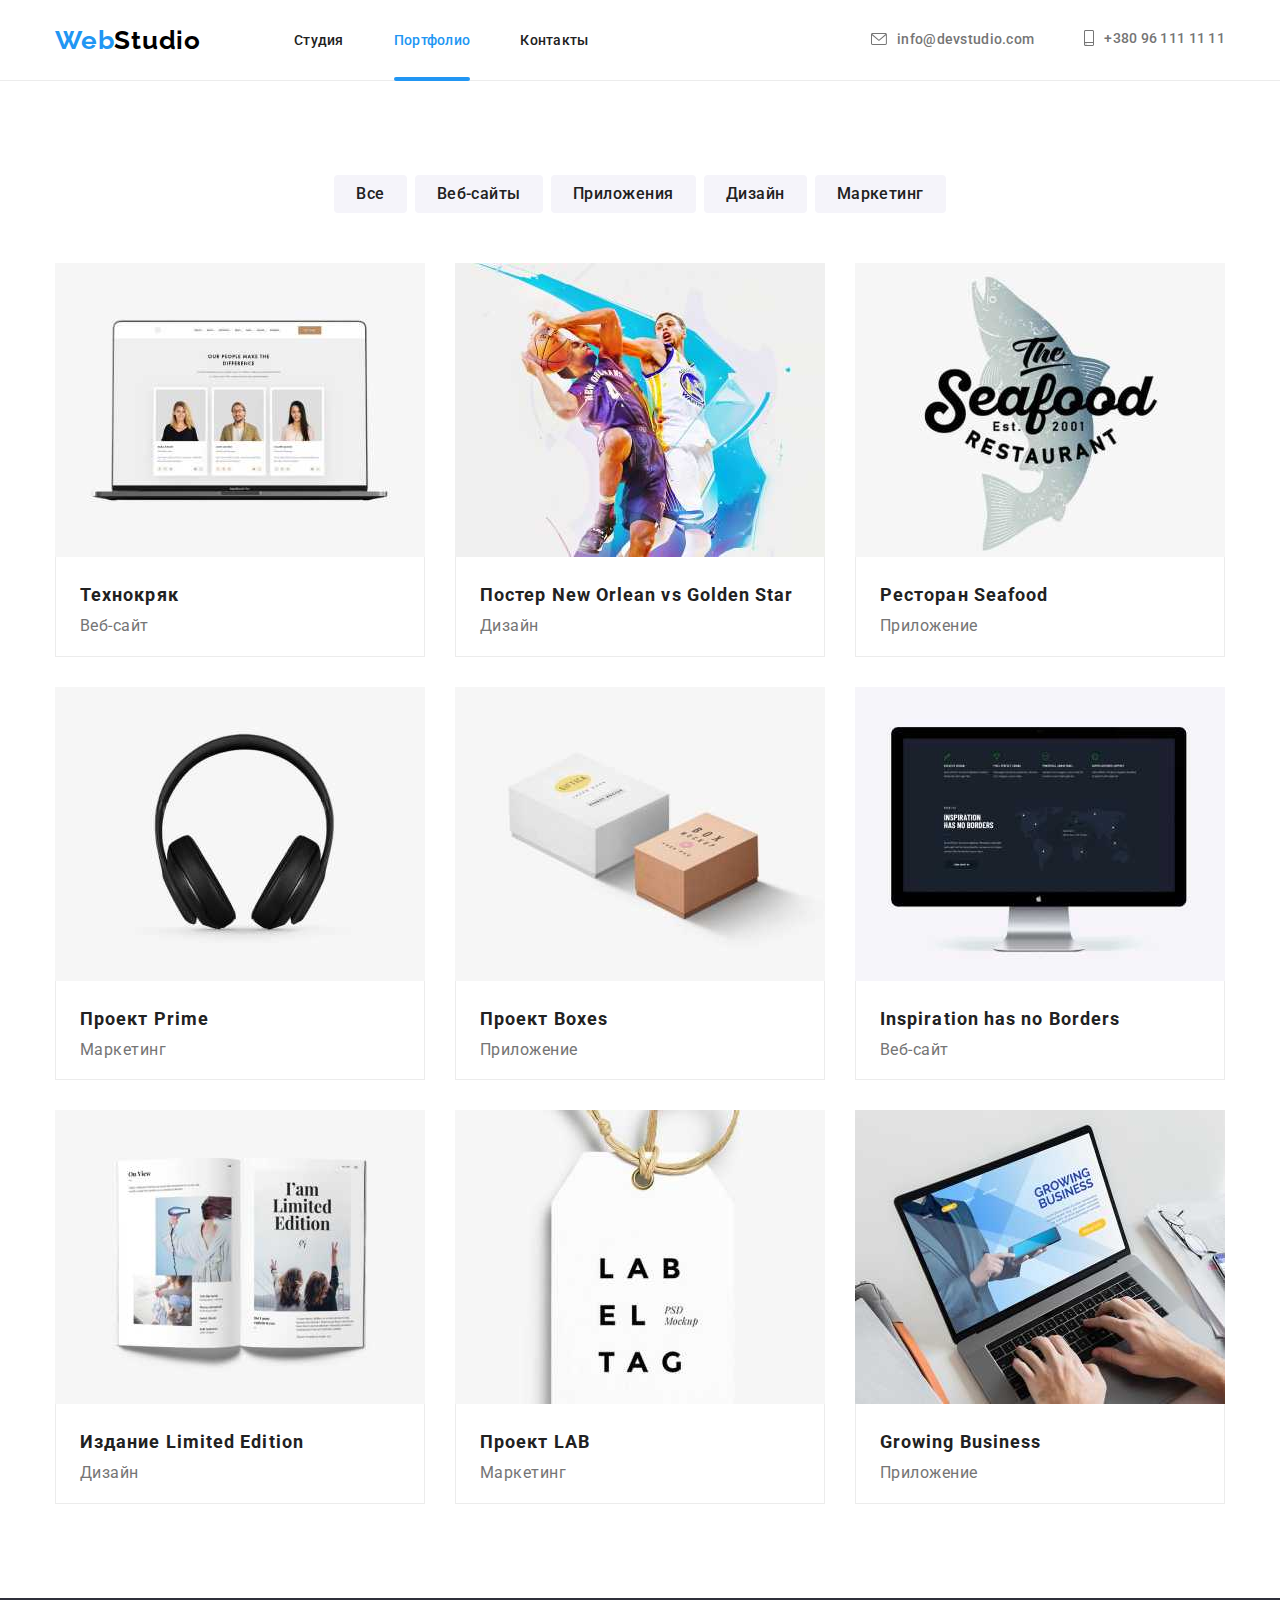
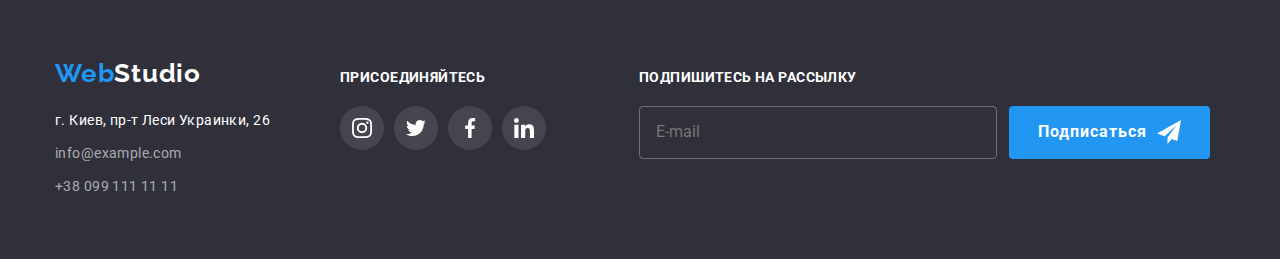
==== portfolio.html @ 822c9f20 "dz7" ====
<!DOCTYPE html>
<html lang="ru">
  <head>
    <meta charset="UTF-8" />
    <meta http-equiv="X-UA-Compatible" content="IE=edge" />
    <meta name="viewport" content="width=device-width, initial-scale=1.0" />
    <title>ДЗ goit-markup-hw-07 Скрипка Андрій</title>
    <meta lang="en" name="author" content="Andrii Srypka" />
    <link rel="preconnect" href="https://fonts.googleapis.com" />
    <link rel="preconnect" href="https://fonts.gstatic.com" crossorigin />
    <link
      href="https://fonts.googleapis.com/css2?family=Raleway:wght@700&family=Roboto:wght@400;500;700;900&display=swap"
      rel="stylesheet"
    />
    <link
      rel="stylesheet"
      href="https://cdnjs.cloudflare.com/ajax/libs/modern-normalize/1.1.0/modern-normalize.min.css"
    />

    <link rel="stylesheet" href="./css/main.min.css" />
  </head>
  <body>
    <header class="header">
      <div class="container header__container">
        <!-- Навигация (главная навигация в середине сайта)-->
        <nav class="header__nav">
          <!-- Логотип. Посилання на главную страницу -->
          <a class="logo link" lang="en" href="./index.html"
            >Web<span class="logo__span">Studio</span></a
          >
          <ul class="menu list">
            <li class="menu__item">
              <a class="menu__link link" href="./index.html">Студия</a>
            </li>
            <li class="menu__item">
              <a class="menu__link menu__link--current link" href="./portfolio.html">Портфолио</a>
            </li>
            <li class="menu__item">
              <a class="menu__link link" href="#">Контакты</a>
            </li>
          </ul>
        </nav>
        <ul class="contacts list">
          <li class="contacts__list">
            <a class="contacts__link link" href="mailto:info@devstudio.com"
              ><svg class="contacts__icons" width="16px" height="12px">
                <use href="./images/svg/icons/icons.svg#icon-mail"></use></svg
              >info@devstudio.com</a
            >
          </li>
          <li class="contacts__list">
            <a class="contacts__link link" href="tel:0961111111"
              ><svg class="contacts__icons" width="10px" height="16px">
                <use href="./images/svg/icons/icons.svg#icon-smartphone"></use></svg
              >+380 96 111 11 11</a
            >
          </li>
        </ul>
      </div>
    </header>
    <main>
      <section class="portfolio">
        <div class="container div-portfolio">
          <h1 class="section-title__list visually-hidden">Портфолио</h1>
          <ul class="section-list-button div-portfolio-list">
            <li class="section-list-btn list">
              <button class="modal-button list" type="button">Все</button>
            </li>
            <li class="section-list-btn list">
              <button class="modal-button list" type="button">Веб-сайты</button>
            </li>
            <li class="section-list-btn list">
              <button class="modal-button list" type="button">Приложения</button>
            </li>
            <li class="section-list-btn list">
              <button class="modal-button list" type="button">Дизайн</button>
            </li>
            <li class="section-list-btn list">
              <button class="modal-button list" type="button">Маркетинг</button>
            </li>
          </ul>
          <ul class="portfolio-list list">
            <li class="employees-list-ptojekt">
              <a class="hover-link link" href="#">
                <div class="employees-deskr">
                  <img
                    class="employees-list-img"
                    src="./images/portfolio/technoquack.jpg"
                    alt="Технокряк"
                    width="370"
                    height="294"
                  />
                  <p class="employees-text">
                    Ресурс предлагает комплексные предложения с разным уровнем функционала и
                    сервисов. Все это позволит посетителю получить исчерпывающие сведения о компании
                    или частном лице.
                  </p>
                </div>
                <div class="div-list-work">
                  <h2 class="employees-list-name-portfolio">Технокряк</h2>
                  <p class="employees-list-position-div">Веб-сайт</p>
                </div></a
              >
            </li>
            <li class="employees-list-ptojekt">
              <a class="hover-link link" href="#"
                ><div class="employees-deskr">
                  <img
                    class="employees-list-img"
                    src="./images/portfolio/poster-new-orlean-vs-golden-star.jpg"
                    alt="Постер New Orlean vs Golden Star"
                    width="370"
                    height="294"
                  />
                  <p class="employees-text">
                    Ресурс предлагает комплексные предложения с разным уровнем функционала и
                    сервисов. Все это позволит посетителю получить исчерпывающие сведения о компании
                    или частном лице.
                  </p>
                </div>
                <div class="div-list-work">
                  <h2 class="employees-list-name-portfolio">Постер New Orlean vs Golden Star</h2>
                  <p class="employees-list-position-div">Дизайн</p>
                </div>
              </a>
            </li>
            <li class="employees-list-ptojekt">
              <a class="hover-link link" href="#"
                ><div class="employees-deskr">
                  <img
                    class="employees-list-img"
                    src="./images/portfolio/restaurant-seafood.jpg"
                    alt="Ресторан Seafood"
                    width="370"
                    height="294"
                  />
                  <p class="employees-text">
                    Ресурс предлагает комплексные предложения с разным уровнем функционала и
                    сервисов. Все это позволит посетителю получить исчерпывающие сведения о компании
                    или частном лице.
                  </p>
                </div>
                <div class="div-list-work">
                  <h2 class="employees-list-name-portfolio">Ресторан Seafood</h2>
                  <p class="employees-list-position-div">Приложение</p>
                </div>
              </a>
            </li>
            <li class="employees-list-ptojekt">
              <a class="hover-link link" href=""
                ><div class="employees-deskr">
                  <img
                    class="employees-list-img"
                    src="./images/portfolio/project-prime.jpg"
                    alt="Проект Prime"
                    width="370"
                    height="294"
                  />
                  <p class="employees-text">
                    Ресурс предлагает комплексные предложения с разным уровнем функционала и
                    сервисов. Все это позволит посетителю получить исчерпывающие сведения о компании
                    или частном лице.
                  </p>
                </div>
                <div class="div-list-work">
                  <h2 class="employees-list-name-portfolio">Проект Prime</h2>
                  <p class="employees-list-position-div">Маркетинг</p>
                </div>
              </a>
            </li>
            <li class="employees-list-ptojekt">
              <a class="hover-link link" href="#"
                ><div class="employees-deskr">
                  <img
                    class="employees-list-img"
                    src="./images/portfolio/project-boxes.jpg"
                    alt="Проект Boxes"
                    width="370"
                    height="294"
                  />
                  <p class="employees-text">
                    Ресурс предлагает комплексные предложения с разным уровнем функционала и
                    сервисов. Все это позволит посетителю получить исчерпывающие сведения о компании
                    или частном лице.
                  </p>
                </div>
                <div class="div-list-work">
                  <h2 class="employees-list-name-portfolio">Проект Boxes</h2>
                  <p class="employees-list-position-div">Приложение</p>
                </div>
              </a>
            </li>
            <li class="employees-list-ptojekt">
              <a class="hover-link link" href="#"
                ><div class="employees-deskr">
                  <img
                    class="employees-list-img"
                    src="./images/portfolio/insplration-has-no-borders.jpg"
                    alt="Inspiration has no Borders"
                    width="370"
                    height="294"
                  />
                  <p class="employees-text">
                    Ресурс предлагает комплексные предложения с разным уровнем функционала и
                    сервисов. Все это позволит посетителю получить исчерпывающие сведения о компании
                    или частном лице.
                  </p>
                </div>
                <div class="div-list-work">
                  <h2 class="employees-list-name-portfolio">Inspiration has no Borders</h2>
                  <p class="employees-list-position-div">Веб-сайт</p>
                </div>
              </a>
            </li>
            <li class="employees-list-ptojekt">
              <a class="hover-link link" href="#"
                ><div class="employees-deskr">
                  <img
                    class="employees-list-img"
                    src="./images/portfolio/editon-limited.jpg"
                    alt="Издание Limited Edition"
                    width="370"
                    height="294"
                  />
                  <p class="employees-text">
                    Ресурс предлагает комплексные предложения с разным уровнем функционала и
                    сервисов. Все это позволит посетителю получить исчерпывающие сведения о компании
                    или частном лице.
                  </p>
                </div>
                <div class="div-list-work">
                  <h2 class="employees-list-name-portfolio">Издание Limited Edition</h2>
                  <p class="employees-list-position-div">Дизайн</p>
                </div></a
              >
            </li>
            <li class="employees-list-ptojekt">
              <a class="hover-link link" href="#"
                ><div class="employees-deskr">
                  <img
                    class="employees-list-img"
                    src="./images/portfolio/project-lab.jpg"
                    alt="Проект LAB"
                    width="370"
                    height="294"
                  />
                  <p class="employees-text">
                    Ресурс предлагает комплексные предложения с разным уровнем функционала и
                    сервисов. Все это позволит посетителю получить исчерпывающие сведения о компании
                    или частном лице.
                  </p>
                </div>
                <div class="div-list-work">
                  <h2 class="employees-list-name-portfolio">Проект LAB</h2>
                  <p class="employees-list-position-div">Маркетинг</p>
                </div>
              </a>
            </li>
            <li class="employees-list-ptojekt">
              <a class="hover-link link" href="#"
                ><div class="employees-deskr">
                  <img
                    class="employees-list-img"
                    src="./images/portfolio/growing-business.jpg"
                    alt="Growing Business"
                    width="370"
                    height="294"
                  />
                  <p class="employees-text">
                    Ресурс предлагает комплексные предложения с разным уровнем функционала и
                    сервисов. Все это позволит посетителю получить исчерпывающие сведения о компании
                    или частном лице.
                  </p>
                </div>
                <div class="div-list-work">
                  <h2 class="employees-list-name-portfolio">Growing Business</h2>
                  <p class="employees-list-position-div">Приложение</p>
                </div></a
              >
            </li>
          </ul>
        </div>
      </section>
    </main>
    <footer class="footer">
      <div class="container div-footer">
        <!-- Лого. Ссылка на главною страницу -->
        <div class="footer-left">
          <a class="logo logo-footer link" lang="en" href="/index.html"
            >Web<span class="logo-span-footer">Studio</span></a
          >
          <address class="address">
            <ul class="contact-info-list list">
              <li class="contact-info-list-item">
                <a class="contact-info link" href="#">г. Киев, пр-т Леси Украинки, 26</a>
              </li>
              <li class="contact-info-list-item">
                <a class="contact-info-list-link link" href="mailto:info@example.com"
                  >info@example.com</a
                >
              </li>
              <li class="contact-info-list-item">
                <a class="contact-info-list-link link" href="tel:0991111111">+38 099 111 11 11</a>
              </li>
            </ul>
          </address>
        </div>
        <div class="footer-right">
          <h2 class="footer-h2">присоединяйтесь</h2>
          <ul class="team-list-icons list">
            <li class="member-team-icons">
              <a class="link-team-icons" href=""
                ><svg class="icons-team" width="20px" height="20px">
                  <use href="./images/svg/icons/icons.svg#icon-instagram"></use></svg
              ></a>
            </li>
            <li class="member-team-icons">
              <a class="link-team-icons" href=""
                ><svg class="icons-team" width="20px" height="20px">
                  <use href="./images/svg/icons/icons.svg#icon-twitter"></use></svg
              ></a>
            </li>
            <li class="member-team-icons">
              <a class="link-team-icons" href=""
                ><svg class="icons-team" width="20px" height="20px">
                  <use href="./images/svg/icons/icons.svg#icon-facebook"></use></svg
              ></a>
            </li>
            <li class="member-team-icons">
              <a class="link-team-icons" href=""
                ><svg class="icons-team" width="20px" height="20px">
                  <use href="./images/svg/icons/icons.svg#icon-linkedin"></use></svg
              ></a>
            </li>
          </ul>
        </div>
        <form class="footer-form">
          <p class="subscribe-text">Подпишитесь на рассылку</p>
          <div class="footer-input">
            <input
              class="subscribe-input"
              type="email"
              name="user-name"
              placeholder="E-mail"
              id="subscrible"
              autocomplete="email"
            />
            <button class="footer-subscribe-btn" type="submit">
              Подписаться
              <svg class="telegram-icon" width="24px" height="24px">
                <use href="./images/svg/icons/icons.svg#icon-telegram-icon"></use>
              </svg>
            </button>
          </div>
        </form>
      </div>
    </footer>
  </body>
</html>
---- css/main.min.css ----
:root{--main-font: 'Roboto', sans-serif;--secondary-font: 'Raleway', sans-serif;--accent-color: #2196f3;--one-color: #ffffff;--main-text-color: #212121;--main-text-color2: #757575;--background-button-color: #f5f4fa;--color-icons: #AFB1B8}h1,h2,h3,h4,p{margin:0}img{display:block;max-width:100%;height:auto}.list{margin:0;padding:0;list-style:none}.link{text-decoration:none}.visually-hidden{position:absolute;width:1px;height:1px;margin:-1px;border:0;padding:0;white-space:nowrap;clip-path:inset(100%);clip:rect(0 0 0 0);overflow:hidden}body{font-family:var(--main-font)}.container{width:1200px;padding:0 15px;margin-left:auto;margin-right:auto}.section{padding-top:94px;padding-bottom:94px}.section__title{padding-top:0}.title{margin-bottom:50px;font-weight:700;font-size:36px;line-height:1.17;text-align:center;letter-spacing:0.03em;color:var(--main-text-color)}.modal-btn{width:100%;max-width:200px;min-width:50px;padding:9px 31px;margin:0 auto;display:flex;align-items:center;text-align:center;font-weight:700;font-size:16px;line-height:1.9;letter-spacing:0.06em;background-color:var(--accent-color);border:none;border-radius:4px;cursor:pointer;color:var(--one-color)}.modal-btn:hover,.modal-btn:focus{background-color:#188ce8}.link-team-icons{display:flex;justify-content:center;align-items:center;width:44px;height:44px;border-radius:50%;background-color:var(--one-color)}.link-team-icons{transition-property:background-color;transition-duration:250ms;transition-timing-function:cubic-bezier(0.4, 0, 0.2, 1)}.link-team-icons:hover,.link-team-icons:focus{background-color:var(--accent-color)}.icons-team{display:block;width:20px;height:20px;fill:var(--color-icons)}.link-team-icons:hover .icons-team,.link-team-icons:focus .icons-team{fill:var(--one-color)}.icon-team{transition-property:fill;transition-duration:250ms;transition-timing-function:cubic-bezier(0.4, 0, 0.2, 1)}.header{border-bottom:1px solid #ececec}.header__container{display:flex}.logo,.menu{align-items:center;display:flex}.logo{margin-right:93px;font-family:var(--secondary-font);font-weight:700;font-size:26px;line-height:1.19;letter-spacing:0.03em;color:var(--accent-color)}.logo__span{font-family:var(--secondary-font);font-weight:700;font-size:26px;line-height:1.19;letter-spacing:0.03em;color:#000000}.menu__item:not(:last-child){margin-right:50px}.menu__link{position:relative;padding-top:32px;padding-bottom:32px;display:block;font-weight:500;font-size:14px;line-height:1.15;letter-spacing:0.02em;color:var(--main-text-color);transition-property:color;transition-duration:250ms;transition-timing-function:cubic-bezier(0.4, 0, 0.2, 1)}.menu__link:hover,.menu__link:focus{color:var(--accent-color)}.menu__link--current{color:var(--accent-color)}.menu__link--current::after{content:'';display:block;position:absolute;bottom:-1px;width:100%;height:4px;border-radius:2px;background-color:var(--accent-color)}.header__nav{display:flex}.contacts{align-items:center;margin-left:auto;display:flex}.contacts__list:not(:first-child){margin-left:50px}.contacts__link{display:inline-flex;align-items:center;font-weight:500;font-size:14px;line-height:1.15;letter-spacing:0.02em;color:var(--main-text-color2);transition-property:color;transition-duration:250ms;transition-timing-function:cubic-bezier(0.4, 0, 0.2, 1)}.contacts__link:hover,.contacts__link:focus{color:var(--accent-color)}.contacts__icons{fill:var(--main-text-color2);margin-right:10px;transition-property:fill;transition-duration:250ms;transition-timing-function:cubic-bezier(0.4, 0, 0.2, 1)}.contacts__link:hover .contacts__icons{fill:var(--accent-color)}.hero{padding-top:200px;padding-bottom:200px;text-align:center;background:#2f303a;background-image:linear-gradient(to right, rgba(47,48,58,0.4), rgba(47,48,58,0.4)),url(../images/fon/Img-fon.jpg);max-width:1600px;margin-left:auto;margin-right:auto}.main-title{margin:0 auto;max-width:696px;margin-bottom:30px;font-weight:900;font-size:44px;line-height:1.36;text-align:center;letter-spacing:0.06em;text-transform:uppercase;color:var(--one-color)}.backdrop{position:fixed;z-index:20;top:0;left:0;width:100%;height:100%;background-color:rgba(0,0,0,0.2);opacity:1;visibility:visible;pointer-events:initial;transition-property:opacity, visibility;transition-duration:0.5s;transition-timing-function:cubic-bezier(0.165, 0.84, 0.44, 1)}.backdrop.is-hidden{opacity:0;visibility:hidden;pointer-events:none}.backdrop.is-hidden .modal{transform:translate(-50%, -50%) scale(0)}.modal{position:absolute;top:50%;left:50%;transform:translate(-50%, -50%) scale(1);transition:transform 0.5s ease-in-out;height:581px;width:528px;max-width:528px;background-color:var(--one-color);box-shadow:0px,1px,3px rgba(0,0,0,0.12),0px,1px,1px rgba(0,0,0,0.14),0px,2px,1px rgba(0,0,0,0.2);border-radius:4px}.close-modal-btn{position:absolute;display:flex;align-items:center;justify-content:center;top:8px;right:8px;width:33px;height:33px;border-radius:50%;cursor:pointer;background:var(--one-color);border:1px solid rgba(0,0,0,0.1)}.close-modal-btn:hover{fill:var(--accent-color)}.close-modal-icon{transition:fill 250ms cubic-bezier(0.4, 0, 0.2, 1)}.close-modal-icon:hover{fill:var(--accent-color)}.registration-form{display:flex;flex-direction:column;text-align:left;padding:40px}.modal-title{margin-bottom:12px;font-family:'Roboto';font-weight:700;font-size:20px;line-height:1.15;text-align:center;letter-spacing:0.03em;color:var(--main-text-color)}.form-label{position:relative;display:flex;flex-direction:column;margin-bottom:10px}.label-title{margin-bottom:4px;font-weight:400;font-size:12px;line-height:1.16;letter-spacing:0.01em;color:var(--main-text-color2)}.form-input{padding:11px 11px 11px 42px;transition:border 250ms cubic-bezier(0.4, 0, 0.2, 1);border:1px solid rgba(33,33,33,0.2);border-radius:4px;outline:transparent}.form-input:focus{border:1px solid var(--accent-color)}.form-icon{position:absolute;top:50%;left:12px;transition:fill 250ms cubic-bezier(0.4, 0, 0.2, 1)}.form-icon:focus{fill:var(--accent-color)}.form-input:focus+.form-icon{fill:var(--accent-color)}.form-label-textarea{position:relative;display:flex;flex-direction:column;margin-bottom:20px}.form-textarea{font-size:12px;line-height:1.16;letter-spacing:0.01em;color:rgba(117,117,117,0.5);width:100%;height:120px;padding:11px 16px 12px 16px;transition:border 250ms cubic-bezier(0.4, 0, 0.2, 1);border:1px solid rgba(33,33,33,0.2);border-radius:4px;outline:transparent;resize:none}.form-textarea:focus{border-color:var(--accent-color)}.form-textarea::placeholder{font-size:12px;line-height:1.16;letter-spacing:0.01em;color:rgba(117,117,117,0.5)}.checkbox-label{display:flex;align-items:center;justify-content:center;margin-bottom:30px;font-weight:400;font-size:14px;line-height:1.71;letter-spacing:0.03;color:var(--main-text-color2);cursor:pointer}.checkbox{position:absolute;width:1px;height:1px;margin:-1px;padding:0;overflow:hidden;border:0;clip:rect(0 0 0 0);transition:border 250ms cubic-bezier(0.4, 0, 0.2, 1)}.check{display:flex;align-items:center;justify-content:center;margin-right:7px;border:2px solid var(--main-text-color);border-radius:2px;transition:border 250ms cubic-bezier(0.4, 0, 0.2, 1)}.checkbox:checked+.check{border-color:var(--accent-color);background-color:var(--accent-color)}.palicy-link{font-family:'Roboto';font-size:14px;line-height:1.71;color:var(--accent-color)}.registration-btn{margin:auto;width:200px;height:50px;padding:10px 25px;font-weight:700;font-size:16px;line-height:1.87;letter-spacing:0.06em;border-radius:4px;color:var(--one-color);background-color:var(--accent-color);border:none;cursor:pointer}.section-title-list-features{margin-bottom:50px}.feature-list{display:flex;align-items:center;margin-right:-30px}.feature-subheadings{width:270px;margin-right:30px;flex-basis:calc((100%-30px) / 4)}.feature-div-icons{display:flex;align-items:center;justify-content:center;margin-bottom:30px;background-color:var(--background-button-color);border-radius:4px;height:120px}.feature-subheadings-list{margin-bottom:10px;font-weight:700;font-size:14px;line-height:1.15;letter-spacing:0.03em;text-transform:uppercase;color:var(--main-text-color)}.descriptions{font-size:14px;line-height:1.71;letter-spacing:0.03em;color:var(--main-text-color2)}.promo{padding-top:0}.promo__list{display:flex;margin-right:-30px}.promo__item{position:relative;margin-right:30px;width:370px}.promo__text{position:absolute;bottom:0;left:0;width:100%;padding:27px 80px;font-weight:700;font-size:14px;line-height:1.14;text-align:center;letter-spacing:0.03em;text-transform:uppercase;color:var(--one-color);background-color:rgba(47,48,58,0.8)}.section-title-team{background:var(--background-button-color)}.employees-list{display:flex;margin-right:-30px}.employees-list-item{width:270px;text-align:center;background:var(--one-color);margin-right:30px}.div-list-item{padding-top:30px;padding-bottom:30px;text-align:center;letter-spacing:0.03em;background-color:#ffffff;box-shadow:0px 1px 3px rgba(0,0,0,0.12),0px 1px 1px rgba(0,0,0,0.14),0px 2px 1px rgba(0,0,0,0.2);border-radius:0px 0px 4px 4px}.employees-list-name{margin:auto;margin-bottom:10px;font-weight:500;font-size:16px;line-height:1.18;letter-spacing:0.03em;color:var(--main-text-color)}.employees-list-position{margin-bottom:16px;text-align:center;font-size:16px;line-height:1.18;letter-spacing:0.03em;color:var(--main-text-color2)}.team-list-icons{display:flex;justify-content:center}.member-team-icons{margin-right:10px}.member-team-icons:last-child{margin-right:0px}.icon-client-list{display:flex;align-items:center;justify-content:center}.icon-client-link{display:flex;justify-content:center;align-items:center;width:170px;height:92px;border:1px solid var(--color-icons);border-radius:4px;fill:var(--color-icons)}.icon-client-link{transition-property:border-color;transition-duration:250ms;transition-timing-function:cubic-bezier(0.4, 0, 0.2, 1)}.icon-client-link:hover{border-color:var(--accent-color)}.icon-client-item{margin-right:30px}.icon-client-item:last-child{margin-right:0px}.icon-client-link:hover .icon-client,.icon-client-link:focus .icon-client{fill:var(--accent-color)}.icon-client{transition-property:fill;transition-duration:250ms;transition-timing-function:cubic-bezier(0.4, 0, 0.2, 1)}.portfolio{padding-top:94px;padding-bottom:94px}.section-list-button{margin-top:0;padding-left:0;margin-right:-8px}.div-portfolio-list{display:flex;justify-content:center;margin-bottom:50px}.section-list-btn{margin-right:8px}.modal-button{padding:6px 22px;margin:0 auto;font-family:inherit;font-weight:500;font-size:16px;line-height:1.6;text-align:center;letter-spacing:0.03em;color:var(--main-text-color);border-radius:4px;cursor:pointer;background-color:var(--background-button-color);border:none}.modal-button:hover,.modal-button:focus{background-color:var(--accent-color);color:var(--one-color);box-shadow:0px 3px 1px rgba(0,0,0,0.1),0px 1px 2px rgba(0,0,0,0.08),0px 2px 2px rgba(0,0,0,0.12)}.modal-button{transition-property:color, background-color, box-shadow;transition-duration:250ms;transition-timing-function:cubic-bezier(0.4, 0, 0.2, 1)}.portfolio-list{background:var(--one-color)}.portfolio-list{display:flex;flex-wrap:wrap}.employees-list-ptojekt{margin-right:30px;margin-bottom:30px;width:370px}.employees-list-ptojekt:nth-child(3n){margin-right:0}.employees-list-ptojekt:nth-last-child(-n+3){margin-bottom:0}.hover-link{display:block}.hover-link{transition-property:box-shadow;transition-duration:250ms;transition-timing-function:cubic-bezier(0.4, 0, 0.2, 1)}.hover-link:hover,.hover-link:focus{box-shadow:0px 1px 1px rgba(0,0,0,0.12),0px 4px 4px rgba(0,0,0,0.06),1px 4px 6px rgba(0,0,0,0.16)}.employees-deskr{position:relative;overflow:hidden}.employees-text{position:absolute;top:0;left:0;opacity:0;margin-top:0;margin-bottom:0;padding:63px 24px;height:100%;font-size:18px;line-height:1.56;color:var(--background-button-color);background-color:rgba(33,150,243,0.9);transform:translateY(100%)}.hover-link:hover .employees-text{transform:translateY(0);opacity:0.9;transition:250ms;animation-timing-function:cubic-bezier(0.4, 0, 0.2, 1)}.div-list-work{padding:20px 24px;border-right:1px solid #ececec;border-bottom:1px solid #ececec;border-left:1px solid #ececec}.employees-list-name-portfolio{margin-bottom:4px;font-weight:700;font-size:18px;line-height:2;letter-spacing:0.06em;color:var(--main-text-color)}.employees-list-position-div{width:322px;font-size:16px;line-height:1.18;letter-spacing:0.03em;color:var(--main-text-color2)}.footer{padding-top:60px;padding-bottom:60px;background:#2f303a}.div-footer{display:flex;align-items:baseline}.footer-left{margin-right:70px}.logo-footer{margin-bottom:20px;margin-right:0}.logo-span-footer{font-family:var(--secondary-font);font-weight:700;font-size:26px;line-height:1.19;letter-spacing:0.03em;color:var(--one-color)}.address{font-style:normal}.contact-info{font-size:14px;line-height:1.71;letter-spacing:0.03em;color:var(--one-color)}.contact-info-list{margin-bottom:-9px}.contact-info-list-item{margin-bottom:9px}.contact-info-list-link{font-size:14px;line-height:1.71;letter-spacing:0.03em;color:rgba(255,255,255,0.6)}.footer .link-team-icons{background-color:rgba(255,255,255,0.1)}.footer .link-team-icons:hover{background-color:var(--accent-color)}.footer .link-team-icons:focus{background-color:var(--accent-color)}.footer .icons-team{fill:var(--one-color)}.footer-right{margin-right:93px}.footer-h2{font-weight:700;font-size:14px;line-height:1.14;letter-spacing:0.03em;text-transform:uppercase;color:#FFFFFF;margin-bottom:20px}.subscribe-text{margin-bottom:20px;font-family:'Roboto';font-weight:700;font-size:14px;line-height:1.14;letter-spacing:0.03em;text-transform:uppercase;color:var(--one-color)}.footer-input{display:flex}.subscribe-input{padding:15px 16px;margin-right:12px;width:358px;background-color:transparent;border:1px solid rgba(255,255,255,0.3);border-radius:4px;color:#ffffff}.footer-subscribe-btn{padding:10px 28px;display:flex;align-items:center;font-family:'Roboto';font-weight:700;font-size:16px;line-height:1.9;letter-spacing:0.06em;color:var(--one-color);background-color:var(--accent-color);border-radius:4px;border:1px solid transparent;cursor:pointer;transition:box-shadow 250ms cubic-bezier(0.4, 0, 0.2, 1)}.telegram-icon{margin-left:10px;fill:var(--one-color)}
/*# sourceMappingURL=main.min.css.map */
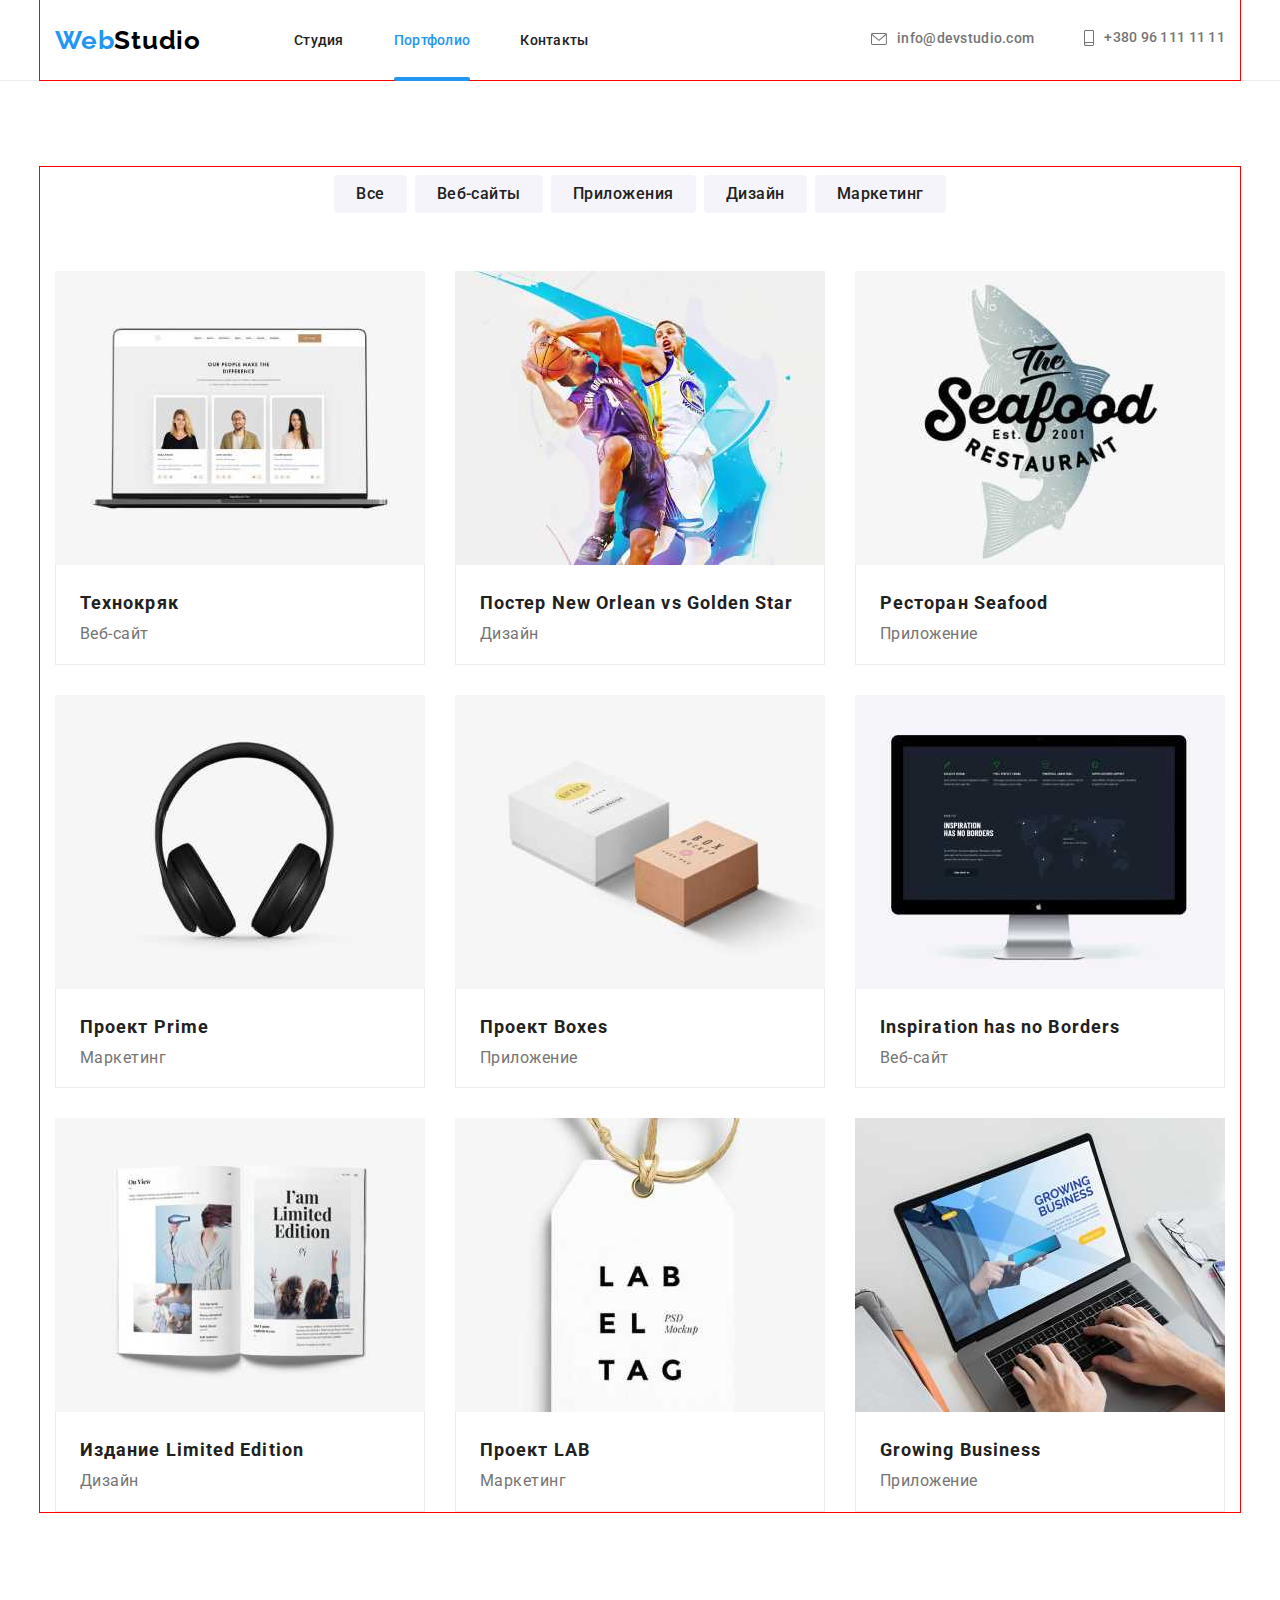
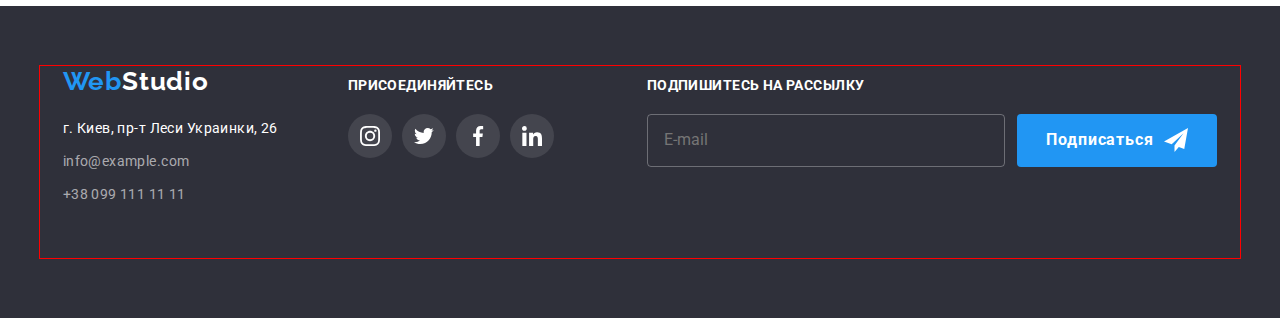
==== commit ebd98a4f: "dz8" ====
--- a/portfolio.html
+++ b/portfolio.html
@@ -22,12 +22,13 @@
   <body>
     <header class="header">
       <div class="container header__container">
-        <!-- Навигация (главная навигация в середине сайта)-->
+        <!-- Навигация (главная навигация в середине сайта) -->
+        <a class="logo header-logo link" lang="en" href="./index.html"
+          >Web<span class="logo__span">Studio</span></a
+        >
         <nav class="header__nav">
           <!-- Логотип. Посилання на главную страницу -->
-          <a class="logo link" lang="en" href="./index.html"
-            >Web<span class="logo__span">Studio</span></a
-          >
+
           <ul class="menu list">
             <li class="menu__item">
               <a class="menu__link link" href="./index.html">Студия</a>
@@ -43,23 +44,73 @@
         <ul class="contacts list">
           <li class="contacts__list">
             <a class="contacts__link link" href="mailto:info@devstudio.com"
-              ><svg class="contacts__icons" width="16px" height="12px">
+              ><svg class="contacts__icons contacts__icons--mail" width="14px" height="10px">
                 <use href="./images/svg/icons/icons.svg#icon-mail"></use></svg
               >info@devstudio.com</a
             >
           </li>
+
           <li class="contacts__list">
             <a class="contacts__link link" href="tel:0961111111"
-              ><svg class="contacts__icons" width="10px" height="16px">
+              ><svg class="contacts__icons contacts__icons--tell" width="10px" height="14px">
                 <use href="./images/svg/icons/icons.svg#icon-smartphone"></use></svg
               >+380 96 111 11 11</a
             >
+          </li>
+        </ul>
+        <button class="mobile-btn" type="button " data-menu-button aria-expanded="false">
+          <svg class="mobile-btn__icon" width="40" height="40">
+            <use class="mobile-btn__close" href="./images/svg/icons/icons.svg#burger-close"></use>
+            <use class="mobile-btn__open" href="./images/svg/icons/icons.svg#burger-open"></use>
+          </svg>
+        </button>
+      </div>
+      <div class="mobile-menu" data-menu>
+        <nav class="mobile-menu__nav">
+          <ul class="mobile-menu__list list">
+            <li class="mobile-menu__item">
+              <a href="./index.html" class="mobile-menu__link link">Студия</a>
+            </li>
+            <li class="mobile-menu__item">
+              <a href="./portfolio.html" class="mobile-menu__link link--current link">Портфолио</a>
+            </li>
+            <li class="mobile-menu__item">
+              <a href="" class="mobile-menu__link link">Контакты</a>
+            </li>
+          </ul>
+        </nav>
+        <ul class="mobile-menu__contacts">
+          <li class="mobile-menu__contact list">
+            <a
+              class="mobile-menu__contact-link link mobile-menu__contact-link--blue"
+              href="tel:+38096 1111111"
+              >+38 096 111 11 11</a
+            >
+          </li>
+          <li class="mobile-menu__contact list">
+            <a class="mobile-menu__contact-link link" href="mailto:info@devstudio.com"
+              >info@devstudio.com</a
+            >
+          </li>
+        </ul>
+        <ul class="mobile-menu_socials">
+          <li class="mobile-menu__social-item">
+            <a class="mobile-menu__social-link" href="">Instagram</a>
+          </li>
+          <li class="mobile-menu__social-item">
+            <a class="mobile-menu__social-link" href="">Twitter</a>
+          </li>
+          <li class="mobile-menu__social-item">
+            <a class="mobile-menu__social-link" href="">Facebook</a>
+          </li>
+          <li class="mobile-menu__social-item">
+            <a class="mobile-menu__social-link" href="">LinkedIn</a>
           </li>
         </ul>
       </div>
     </header>
     <main>
-      <section class="portfolio">
+      <section class="portfolio section">
         <div class="container div-portfolio">
           <h1 class="section-title__list visually-hidden">Портфолио</h1>
           <ul class="section-list-button div-portfolio-list">
@@ -355,5 +406,7 @@
         </form>
       </div>
     </footer>
+    <script src="./js/mobile-menu.js"></script>
+    <script src="./js/modal.js"></script>
   </body>
 </html>
--- a/css/main.min.css
+++ b/css/main.min.css
@@ -1,2 +1,2 @@
-:root{--main-font: 'Roboto', sans-serif;--secondary-font: 'Raleway', sans-serif;--accent-color: #2196f3;--one-color: #ffffff;--main-text-color: #212121;--main-text-color2: #757575;--background-button-color: #f5f4fa;--color-icons: #AFB1B8}h1,h2,h3,h4,p{margin:0}img{display:block;max-width:100%;height:auto}.list{margin:0;padding:0;list-style:none}.link{text-decoration:none}.visually-hidden{position:absolute;width:1px;height:1px;margin:-1px;border:0;padding:0;white-space:nowrap;clip-path:inset(100%);clip:rect(0 0 0 0);overflow:hidden}body{font-family:var(--main-font)}.container{width:1200px;padding:0 15px;margin-left:auto;margin-right:auto}.section{padding-top:94px;padding-bottom:94px}.section__title{padding-top:0}.title{margin-bottom:50px;font-weight:700;font-size:36px;line-height:1.17;text-align:center;letter-spacing:0.03em;color:var(--main-text-color)}.modal-btn{width:100%;max-width:200px;min-width:50px;padding:9px 31px;margin:0 auto;display:flex;align-items:center;text-align:center;font-weight:700;font-size:16px;line-height:1.9;letter-spacing:0.06em;background-color:var(--accent-color);border:none;border-radius:4px;cursor:pointer;color:var(--one-color)}.modal-btn:hover,.modal-btn:focus{background-color:#188ce8}.link-team-icons{display:flex;justify-content:center;align-items:center;width:44px;height:44px;border-radius:50%;background-color:var(--one-color)}.link-team-icons{transition-property:background-color;transition-duration:250ms;transition-timing-function:cubic-bezier(0.4, 0, 0.2, 1)}.link-team-icons:hover,.link-team-icons:focus{background-color:var(--accent-color)}.icons-team{display:block;width:20px;height:20px;fill:var(--color-icons)}.link-team-icons:hover .icons-team,.link-team-icons:focus .icons-team{fill:var(--one-color)}.icon-team{transition-property:fill;transition-duration:250ms;transition-timing-function:cubic-bezier(0.4, 0, 0.2, 1)}.header{border-bottom:1px solid #ececec}.header__container{display:flex}.logo,.menu{align-items:center;display:flex}.logo{margin-right:93px;font-family:var(--secondary-font);font-weight:700;font-size:26px;line-height:1.19;letter-spacing:0.03em;color:var(--accent-color)}.logo__span{font-family:var(--secondary-font);font-weight:700;font-size:26px;line-height:1.19;letter-spacing:0.03em;color:#000000}.menu__item:not(:last-child){margin-right:50px}.menu__link{position:relative;padding-top:32px;padding-bottom:32px;display:block;font-weight:500;font-size:14px;line-height:1.15;letter-spacing:0.02em;color:var(--main-text-color);transition-property:color;transition-duration:250ms;transition-timing-function:cubic-bezier(0.4, 0, 0.2, 1)}.menu__link:hover,.menu__link:focus{color:var(--accent-color)}.menu__link--current{color:var(--accent-color)}.menu__link--current::after{content:'';display:block;position:absolute;bottom:-1px;width:100%;height:4px;border-radius:2px;background-color:var(--accent-color)}.header__nav{display:flex}.contacts{align-items:center;margin-left:auto;display:flex}.contacts__list:not(:first-child){margin-left:50px}.contacts__link{display:inline-flex;align-items:center;font-weight:500;font-size:14px;line-height:1.15;letter-spacing:0.02em;color:var(--main-text-color2);transition-property:color;transition-duration:250ms;transition-timing-function:cubic-bezier(0.4, 0, 0.2, 1)}.contacts__link:hover,.contacts__link:focus{color:var(--accent-color)}.contacts__icons{fill:var(--main-text-color2);margin-right:10px;transition-property:fill;transition-duration:250ms;transition-timing-function:cubic-bezier(0.4, 0, 0.2, 1)}.contacts__link:hover .contacts__icons{fill:var(--accent-color)}.hero{padding-top:200px;padding-bottom:200px;text-align:center;background:#2f303a;background-image:linear-gradient(to right, rgba(47,48,58,0.4), rgba(47,48,58,0.4)),url(../images/fon/Img-fon.jpg);max-width:1600px;margin-left:auto;margin-right:auto}.main-title{margin:0 auto;max-width:696px;margin-bottom:30px;font-weight:900;font-size:44px;line-height:1.36;text-align:center;letter-spacing:0.06em;text-transform:uppercase;color:var(--one-color)}.backdrop{position:fixed;z-index:20;top:0;left:0;width:100%;height:100%;background-color:rgba(0,0,0,0.2);opacity:1;visibility:visible;pointer-events:initial;transition-property:opacity, visibility;transition-duration:0.5s;transition-timing-function:cubic-bezier(0.165, 0.84, 0.44, 1)}.backdrop.is-hidden{opacity:0;visibility:hidden;pointer-events:none}.backdrop.is-hidden .modal{transform:translate(-50%, -50%) scale(0)}.modal{position:absolute;top:50%;left:50%;transform:translate(-50%, -50%) scale(1);transition:transform 0.5s ease-in-out;height:581px;width:528px;max-width:528px;background-color:var(--one-color);box-shadow:0px,1px,3px rgba(0,0,0,0.12),0px,1px,1px rgba(0,0,0,0.14),0px,2px,1px rgba(0,0,0,0.2);border-radius:4px}.close-modal-btn{position:absolute;display:flex;align-items:center;justify-content:center;top:8px;right:8px;width:33px;height:33px;border-radius:50%;cursor:pointer;background:var(--one-color);border:1px solid rgba(0,0,0,0.1)}.close-modal-btn:hover{fill:var(--accent-color)}.close-modal-icon{transition:fill 250ms cubic-bezier(0.4, 0, 0.2, 1)}.close-modal-icon:hover{fill:var(--accent-color)}.registration-form{display:flex;flex-direction:column;text-align:left;padding:40px}.modal-title{margin-bottom:12px;font-family:'Roboto';font-weight:700;font-size:20px;line-height:1.15;text-align:center;letter-spacing:0.03em;color:var(--main-text-color)}.form-label{position:relative;display:flex;flex-direction:column;margin-bottom:10px}.label-title{margin-bottom:4px;font-weight:400;font-size:12px;line-height:1.16;letter-spacing:0.01em;color:var(--main-text-color2)}.form-input{padding:11px 11px 11px 42px;transition:border 250ms cubic-bezier(0.4, 0, 0.2, 1);border:1px solid rgba(33,33,33,0.2);border-radius:4px;outline:transparent}.form-input:focus{border:1px solid var(--accent-color)}.form-icon{position:absolute;top:50%;left:12px;transition:fill 250ms cubic-bezier(0.4, 0, 0.2, 1)}.form-icon:focus{fill:var(--accent-color)}.form-input:focus+.form-icon{fill:var(--accent-color)}.form-label-textarea{position:relative;display:flex;flex-direction:column;margin-bottom:20px}.form-textarea{font-size:12px;line-height:1.16;letter-spacing:0.01em;color:rgba(117,117,117,0.5);width:100%;height:120px;padding:11px 16px 12px 16px;transition:border 250ms cubic-bezier(0.4, 0, 0.2, 1);border:1px solid rgba(33,33,33,0.2);border-radius:4px;outline:transparent;resize:none}.form-textarea:focus{border-color:var(--accent-color)}.form-textarea::placeholder{font-size:12px;line-height:1.16;letter-spacing:0.01em;color:rgba(117,117,117,0.5)}.checkbox-label{display:flex;align-items:center;justify-content:center;margin-bottom:30px;font-weight:400;font-size:14px;line-height:1.71;letter-spacing:0.03;color:var(--main-text-color2);cursor:pointer}.checkbox{position:absolute;width:1px;height:1px;margin:-1px;padding:0;overflow:hidden;border:0;clip:rect(0 0 0 0);transition:border 250ms cubic-bezier(0.4, 0, 0.2, 1)}.check{display:flex;align-items:center;justify-content:center;margin-right:7px;border:2px solid var(--main-text-color);border-radius:2px;transition:border 250ms cubic-bezier(0.4, 0, 0.2, 1)}.checkbox:checked+.check{border-color:var(--accent-color);background-color:var(--accent-color)}.palicy-link{font-family:'Roboto';font-size:14px;line-height:1.71;color:var(--accent-color)}.registration-btn{margin:auto;width:200px;height:50px;padding:10px 25px;font-weight:700;font-size:16px;line-height:1.87;letter-spacing:0.06em;border-radius:4px;color:var(--one-color);background-color:var(--accent-color);border:none;cursor:pointer}.section-title-list-features{margin-bottom:50px}.feature-list{display:flex;align-items:center;margin-right:-30px}.feature-subheadings{width:270px;margin-right:30px;flex-basis:calc((100%-30px) / 4)}.feature-div-icons{display:flex;align-items:center;justify-content:center;margin-bottom:30px;background-color:var(--background-button-color);border-radius:4px;height:120px}.feature-subheadings-list{margin-bottom:10px;font-weight:700;font-size:14px;line-height:1.15;letter-spacing:0.03em;text-transform:uppercase;color:var(--main-text-color)}.descriptions{font-size:14px;line-height:1.71;letter-spacing:0.03em;color:var(--main-text-color2)}.promo{padding-top:0}.promo__list{display:flex;margin-right:-30px}.promo__item{position:relative;margin-right:30px;width:370px}.promo__text{position:absolute;bottom:0;left:0;width:100%;padding:27px 80px;font-weight:700;font-size:14px;line-height:1.14;text-align:center;letter-spacing:0.03em;text-transform:uppercase;color:var(--one-color);background-color:rgba(47,48,58,0.8)}.section-title-team{background:var(--background-button-color)}.employees-list{display:flex;margin-right:-30px}.employees-list-item{width:270px;text-align:center;background:var(--one-color);margin-right:30px}.div-list-item{padding-top:30px;padding-bottom:30px;text-align:center;letter-spacing:0.03em;background-color:#ffffff;box-shadow:0px 1px 3px rgba(0,0,0,0.12),0px 1px 1px rgba(0,0,0,0.14),0px 2px 1px rgba(0,0,0,0.2);border-radius:0px 0px 4px 4px}.employees-list-name{margin:auto;margin-bottom:10px;font-weight:500;font-size:16px;line-height:1.18;letter-spacing:0.03em;color:var(--main-text-color)}.employees-list-position{margin-bottom:16px;text-align:center;font-size:16px;line-height:1.18;letter-spacing:0.03em;color:var(--main-text-color2)}.team-list-icons{display:flex;justify-content:center}.member-team-icons{margin-right:10px}.member-team-icons:last-child{margin-right:0px}.icon-client-list{display:flex;align-items:center;justify-content:center}.icon-client-link{display:flex;justify-content:center;align-items:center;width:170px;height:92px;border:1px solid var(--color-icons);border-radius:4px;fill:var(--color-icons)}.icon-client-link{transition-property:border-color;transition-duration:250ms;transition-timing-function:cubic-bezier(0.4, 0, 0.2, 1)}.icon-client-link:hover{border-color:var(--accent-color)}.icon-client-item{margin-right:30px}.icon-client-item:last-child{margin-right:0px}.icon-client-link:hover .icon-client,.icon-client-link:focus .icon-client{fill:var(--accent-color)}.icon-client{transition-property:fill;transition-duration:250ms;transition-timing-function:cubic-bezier(0.4, 0, 0.2, 1)}.portfolio{padding-top:94px;padding-bottom:94px}.section-list-button{margin-top:0;padding-left:0;margin-right:-8px}.div-portfolio-list{display:flex;justify-content:center;margin-bottom:50px}.section-list-btn{margin-right:8px}.modal-button{padding:6px 22px;margin:0 auto;font-family:inherit;font-weight:500;font-size:16px;line-height:1.6;text-align:center;letter-spacing:0.03em;color:var(--main-text-color);border-radius:4px;cursor:pointer;background-color:var(--background-button-color);border:none}.modal-button:hover,.modal-button:focus{background-color:var(--accent-color);color:var(--one-color);box-shadow:0px 3px 1px rgba(0,0,0,0.1),0px 1px 2px rgba(0,0,0,0.08),0px 2px 2px rgba(0,0,0,0.12)}.modal-button{transition-property:color, background-color, box-shadow;transition-duration:250ms;transition-timing-function:cubic-bezier(0.4, 0, 0.2, 1)}.portfolio-list{background:var(--one-color)}.portfolio-list{display:flex;flex-wrap:wrap}.employees-list-ptojekt{margin-right:30px;margin-bottom:30px;width:370px}.employees-list-ptojekt:nth-child(3n){margin-right:0}.employees-list-ptojekt:nth-last-child(-n+3){margin-bottom:0}.hover-link{display:block}.hover-link{transition-property:box-shadow;transition-duration:250ms;transition-timing-function:cubic-bezier(0.4, 0, 0.2, 1)}.hover-link:hover,.hover-link:focus{box-shadow:0px 1px 1px rgba(0,0,0,0.12),0px 4px 4px rgba(0,0,0,0.06),1px 4px 6px rgba(0,0,0,0.16)}.employees-deskr{position:relative;overflow:hidden}.employees-text{position:absolute;top:0;left:0;opacity:0;margin-top:0;margin-bottom:0;padding:63px 24px;height:100%;font-size:18px;line-height:1.56;color:var(--background-button-color);background-color:rgba(33,150,243,0.9);transform:translateY(100%)}.hover-link:hover .employees-text{transform:translateY(0);opacity:0.9;transition:250ms;animation-timing-function:cubic-bezier(0.4, 0, 0.2, 1)}.div-list-work{padding:20px 24px;border-right:1px solid #ececec;border-bottom:1px solid #ececec;border-left:1px solid #ececec}.employees-list-name-portfolio{margin-bottom:4px;font-weight:700;font-size:18px;line-height:2;letter-spacing:0.06em;color:var(--main-text-color)}.employees-list-position-div{width:322px;font-size:16px;line-height:1.18;letter-spacing:0.03em;color:var(--main-text-color2)}.footer{padding-top:60px;padding-bottom:60px;background:#2f303a}.div-footer{display:flex;align-items:baseline}.footer-left{margin-right:70px}.logo-footer{margin-bottom:20px;margin-right:0}.logo-span-footer{font-family:var(--secondary-font);font-weight:700;font-size:26px;line-height:1.19;letter-spacing:0.03em;color:var(--one-color)}.address{font-style:normal}.contact-info{font-size:14px;line-height:1.71;letter-spacing:0.03em;color:var(--one-color)}.contact-info-list{margin-bottom:-9px}.contact-info-list-item{margin-bottom:9px}.contact-info-list-link{font-size:14px;line-height:1.71;letter-spacing:0.03em;color:rgba(255,255,255,0.6)}.footer .link-team-icons{background-color:rgba(255,255,255,0.1)}.footer .link-team-icons:hover{background-color:var(--accent-color)}.footer .link-team-icons:focus{background-color:var(--accent-color)}.footer .icons-team{fill:var(--one-color)}.footer-right{margin-right:93px}.footer-h2{font-weight:700;font-size:14px;line-height:1.14;letter-spacing:0.03em;text-transform:uppercase;color:#FFFFFF;margin-bottom:20px}.subscribe-text{margin-bottom:20px;font-family:'Roboto';font-weight:700;font-size:14px;line-height:1.14;letter-spacing:0.03em;text-transform:uppercase;color:var(--one-color)}.footer-input{display:flex}.subscribe-input{padding:15px 16px;margin-right:12px;width:358px;background-color:transparent;border:1px solid rgba(255,255,255,0.3);border-radius:4px;color:#ffffff}.footer-subscribe-btn{padding:10px 28px;display:flex;align-items:center;font-family:'Roboto';font-weight:700;font-size:16px;line-height:1.9;letter-spacing:0.06em;color:var(--one-color);background-color:var(--accent-color);border-radius:4px;border:1px solid transparent;cursor:pointer;transition:box-shadow 250ms cubic-bezier(0.4, 0, 0.2, 1)}.telegram-icon{margin-left:10px;fill:var(--one-color)}
+:root{--main-font: 'Roboto', sans-serif;--secondary-font: 'Raleway', sans-serif;--accent-color: #2196f3;--one-color: #ffffff;--main-text-color: #212121;--main-text-color2: #757575;--background-button-color: #f5f4fa;--color-icons: #AFB1B8}h1,h2,h3,h4,p{margin:0}img{display:block;max-width:100%;height:auto}ul,li{margin:0;padding:0;list-style:none}a{text-decoration:none}.visually-hidden{position:absolute;width:1px;height:1px;margin:-1px;border:0;padding:0;white-space:nowrap;clip-path:inset(100%);clip:rect(0 0 0 0);overflow:hidden}body{font-family:var(--main-font)}body.no-scroll{overflow:hidden}.container{outline:1px solid red;padding:0 15px;margin-left:auto;margin-right:auto}@media screen and (min-width: 480px){.container{width:480px}}@media screen and (min-width: 768px){.container{width:768px}}@media screen and (min-width: 1200px){.container{width:1200px}}.section{padding-top:60px;padding-bottom:60px}@media screen and (min-width: 1200px){.section{padding-top:94px;padding-bottom:94px}}.section__title{padding-top:0}.title{margin-bottom:30px;font-weight:700;font-size:36px;line-height:1.17;text-align:center;letter-spacing:0.03em;color:var(--main-text-color)}@media screen and (min-width: 1200px){.title{margin-bottom:50px}}.modal-btn{width:100%;max-width:200px;min-width:50px;padding:9px 31px;margin:0 auto;display:flex;align-items:center;text-align:center;font-weight:700;font-size:16px;line-height:1.9;letter-spacing:0.06em;background-color:var(--accent-color);border:none;border-radius:4px;cursor:pointer;color:var(--one-color)}.modal-btn:hover,.modal-btn:focus{background-color:#188ce8}.link-team-icons{display:flex;justify-content:center;align-items:center;width:44px;height:44px;border-radius:50%;background-color:var(--one-color)}.link-team-icons{transition-property:background-color;transition-duration:250ms;transition-timing-function:cubic-bezier(0.4, 0, 0.2, 1)}.link-team-icons:hover,.link-team-icons:focus{background-color:var(--accent-color)}.icons-team{display:block;width:20px;height:20px;fill:var(--color-icons)}.link-team-icons:hover .icons-team,.link-team-icons:focus .icons-team{fill:var(--one-color)}.icon-team{transition-property:fill;transition-duration:250ms;transition-timing-function:cubic-bezier(0.4, 0, 0.2, 1)}.header{padding:10px 0;border-bottom:1px solid #ececec}@media screen and (min-width: 768px){.header{padding:0}}.header__container{display:flex;align-items:center}.logo,.menu{align-items:center}@media screen and (min-width: 1200px){.logo,.menu{display:flex}}@media screen and (min-width: 768px){.menu{display:flex}}.logo{display:inline-block;font-family:var(--secondary-font);font-weight:700;font-size:26px;line-height:1.19;letter-spacing:0.03em;color:var(--accent-color)}@media screen and (min-width: 768px){.logo{text-align:center}}@media screen and (min-width: 768px){.header-logo{margin-right:88px}}@media screen and (min-width: 1200px){.header-logo{margin-right:93px}}.logo__span{font-family:var(--secondary-font);font-weight:700;font-size:26px;line-height:1.19;letter-spacing:0.03em;color:#000000}.menu__item:not(:last-child){margin-right:50px}.menu__link{position:relative;padding-top:32px;padding-bottom:32px;display:block;font-weight:500;font-size:14px;line-height:1.15;letter-spacing:0.02em;color:var(--main-text-color);transition-property:color;transition-duration:250ms;transition-timing-function:cubic-bezier(0.4, 0, 0.2, 1)}.menu__link:hover,.menu__link:focus{color:var(--accent-color)}.menu__link--current{color:var(--accent-color)}.menu__link--current::after{content:'';display:block;position:absolute;bottom:-1px;width:100%;height:4px;border-radius:2px;background-color:var(--accent-color)}.header__nav{display:none}@media screen and (min-width: 768px){.header__nav{display:flex}}.contacts{display:none}@media screen and (min-width: 768px){.contacts{margin-left:auto;display:flex;flex-direction:column;gap:10px}}@media screen and (min-width: 1200px){.contacts{flex-direction:row;align-items:center;gap:50px}}.contacts__link{display:inline-flex;align-items:center;font-weight:500;font-size:12px;line-height:1.17;letter-spacing:0.02em;color:var(--main-text-color2);transition-property:color;transition-duration:250ms;transition-timing-function:cubic-bezier(0.4, 0, 0.2, 1)}.contacts__link:hover,.contacts__link:focus{color:var(--accent-color)}@media screen and (min-width: 1200px){.contacts__link{font-size:14px;line-height:1.14}}.contacts__icons{fill:var(--main-text-color2);margin-right:10px;transition-property:fill;transition-duration:250ms;transition-timing-function:cubic-bezier(0.4, 0, 0.2, 1)}.contacts__link:hover .contacts__icons{fill:var(--accent-color)}@media screen and (min-width: 1200px){.contacts__icons--mail{width:16px;height:12px}.contacts__icons--tell{width:10px;height:16px}}.mobile-btn{position:relative;padding:0;margin:0;margin-left:auto;border:none;background-color:transparent;z-index:100}@media screen and (min-width: 768px){.mobile-btn{display:none}}.mobile-btn:hover .mobile-btn__icon,.mobile-btn:focus .mobile-btn__icon{fill:#2196f3}.mobile-btn__close{opacity:0}.mobile-btn.is-open .mobile-btn__close{opacity:1}.mobile-btn.is-open .mobile-btn__open{opacity:0}.mobile-menu{display:flex;flex-direction:column;position:fixed;background-color:#fff;width:100vw;height:100vh;top:0;left:0;padding:48px 40px;z-index:20;transform:translateX(100%);transition:transform 250ms ease}.mobile-menu.is-open{transform:translateX(0)}.mobile-menu__item:not(:last-child){margin-bottom:32px}.mobile-menu__contacts{margin-bottom:64px;margin-top:auto}.mobile-menu__contact:not(:last-child){margin-bottom:32px}.mobile-menu__link{font-weight:500;font-size:40px;line-height:1.12;letter-spacing:0.02em;color:#212121}@media screen and (max-width: 479px){.mobile-menu__link{font-size:30px}}.link--current{color:var(--accent-color)}.mobile-menu__contact-link{font-weight:500;font-size:24px;line-height:1.17;letter-spacing:0.02em;color:#757575}.mobile-menu__contact-link--blue{font-size:34px;color:#2196f3}@media screen and (max-width: 479px){.mobile-menu__contact-link--blue{font-size:24px}}.mobile-menu_socials{display:flex;flex-wrap:wrap}.mobile-menu__social-item{display:flex}.mobile-menu__social-item:not(:last-child){margin-right:10px}@media screen and (max-width: 479px){.mobile-menu__social-item:not(:last-child){margin-right:5px}}.mobile-menu__social-item:not(:last-child)::after{content:'';width:1px;height:100%;margin-left:10px;background-color:rgba(33,33,33,0.2);display:block}@media screen and (max-width: 479px){.mobile-menu__social-item:not(:last-child)::after{margin-left:5px}}.mobile-menu__social-link{font-weight:500;font-size:18px;line-height:1.22;letter-spacing:0.02em;color:#2196f3}@media screen and (max-width: 479px){.mobile-menu__social-link{font-size:12px}}.hero{padding-top:118px;padding-bottom:118px;text-align:center;background:#2f303a;background-image:linear-gradient(to right, rgba(47,48,58,0.4), rgba(47,48,58,0.4)),url(../images/fon/Img-fon.jpg);max-width:1600px;margin-left:auto;margin-right:auto}@media screen and (min-width: 1200px){.hero{padding-top:200px;padding-bottom:200px}}.main-title{margin:0 auto;max-width:360px;margin-bottom:30px;font-size:26px;font-weight:900;line-height:1.36;text-align:center;letter-spacing:0.06em;text-transform:uppercase;color:var(--one-color)}@media screen and (min-width: 1200px){.main-title{font-size:44px;max-width:696px}}.backdrop{overflow-y:scroll;position:fixed;z-index:1000;top:0;left:0;width:100%;height:100%;background-color:rgba(0,0,0,0.2);opacity:1;visibility:visible;pointer-events:initial;transition-property:opacity, visibility;transition-duration:0.5s;transition-timing-function:cubic-bezier(0.165, 0.84, 0.44, 1)}@media screen and (min-width: 480px){.backdrop{overflow-y:auto}}.backdrop.is-hidden{opacity:0;visibility:hidden;pointer-events:none}.backdrop.is-hidden .modal{transform:translate(-50%, -50%) scale(0)}.modal{transform:translate(-50%, -45%) scale(1);padding:40px;position:absolute;top:50%;left:50%;transition:transform 0.5s ease-in-out;width:100%;max-width:450px;background-color:var(--one-color);box-shadow:0px,1px,3px rgba(0,0,0,0.12),0px,1px,1px rgba(0,0,0,0.14),0px,2px,1px rgba(0,0,0,0.2);border-radius:4px}@media screen and (min-width: 480px){.modal{transform:translate(-50%, -50%) scale(1)}}@media screen and (min-width: 1200px){.modal{max-width:528px}}.close-modal-btn{position:absolute;display:flex;align-items:center;justify-content:center;top:8px;right:8px;width:33px;height:33px;border-radius:50%;cursor:pointer;background:var(--one-color);border:1px solid rgba(0,0,0,0.1)}.close-modal-btn:hover{fill:var(--accent-color)}.close-modal-icon{transition:fill 250ms cubic-bezier(0.4, 0, 0.2, 1)}.close-modal-icon:hover{fill:var(--accent-color)}.registration-form{display:flex;flex-direction:column;text-align:left}.modal-title{margin-bottom:12px;font-family:'Roboto';font-weight:700;font-size:20px;line-height:1.15;text-align:center;letter-spacing:0.03em;color:var(--main-text-color)}.form-label{position:relative;display:flex;flex-direction:column;margin-bottom:10px}.label-title{margin-bottom:4px;font-weight:400;font-size:12px;line-height:1.16;letter-spacing:0.01em;color:var(--main-text-color2)}.form-input{padding:11px 11px 11px 42px;transition:border 250ms cubic-bezier(0.4, 0, 0.2, 1);border:1px solid rgba(33,33,33,0.2);border-radius:4px;outline:transparent}.form-input:focus{border:1px solid var(--accent-color)}.form-icon{position:absolute;top:50%;left:12px;transition:fill 250ms cubic-bezier(0.4, 0, 0.2, 1)}.form-icon:focus{fill:var(--accent-color)}.form-input:focus+.form-icon{fill:var(--accent-color)}.form-label-textarea{position:relative;display:flex;flex-direction:column;margin-bottom:20px}.form-textarea{font-size:12px;line-height:1.16;letter-spacing:0.01em;color:rgba(117,117,117,0.5);width:100%;height:120px;padding:11px 16px 12px 16px;transition:border 250ms cubic-bezier(0.4, 0, 0.2, 1);border:1px solid rgba(33,33,33,0.2);border-radius:4px;outline:transparent;resize:none}.form-textarea:focus{border-color:var(--accent-color)}.form-textarea::placeholder{font-size:12px;line-height:1.16;letter-spacing:0.01em;color:rgba(117,117,117,0.5)}.checkbox-label{display:flex;justify-content:space-around;align-items:center;margin-bottom:30px;font-weight:400;font-size:12px;line-height:1.16;letter-spacing:0.03;color:var(--main-text-color2);cursor:pointer}@media screen and (min-width: 1200px){.checkbox-label{font-size:14px;justify-content:center}}.checkbox{position:absolute;width:1px;height:1px;margin:-1px;padding:0;overflow:hidden;border:0;clip:rect(0 0 0 0);transition:border 250ms cubic-bezier(0.4, 0, 0.2, 1)}.check{display:flex;align-items:center;justify-content:center;margin-right:7px;border:2px solid var(--main-text-color);border-radius:2px;transition:border 250ms cubic-bezier(0.4, 0, 0.2, 1)}.checkbox:checked+.check{border-color:var(--accent-color);background-color:var(--accent-color)}.palicy-link{font-family:'Roboto';font-size:12px;line-height:1.16;color:var(--accent-color)}@media screen and (min-width: 1200px){.palicy-link{font-size:14px}}.registration-btn{margin:auto;width:200px;height:50px;padding:10px 25px;font-weight:700;font-size:16px;line-height:1.87;letter-spacing:0.06em;border-radius:4px;color:var(--one-color);background-color:var(--accent-color);border:none;cursor:pointer}.section-title-list-features{margin-bottom:50px}@media screen and (min-width: 768px){.feature-list{display:flex;flex-wrap:wrap;gap:30px}}@media screen and (min-width: 1200px){.feature-list{align-items:center}}@media screen and (max-width: 767.98px){.feature-subheadings{margin-bottom:30px}.feature-subheadings:last-child{margin-bottom:0}}@media screen and (min-width: 768px){.feature-subheadings{flex-basis:calc((100% - 30px) / 2)}}@media screen and (min-width: 1200px){.feature-subheadings{flex-basis:calc((100% - 90px) / 4)}}.feature-div-icons{display:flex;align-items:center;justify-content:center;margin-bottom:30px;background-color:var(--background-button-color);border-radius:4px;height:120px}.feature-subheadings-list{margin-bottom:10px;font-weight:700;font-size:14px;line-height:1.15;letter-spacing:0.03em;text-transform:uppercase;color:var(--main-text-color)}@media screen and (max-width: 767.98px){.feature-subheadings-list{text-align:center}}.descriptions{font-size:14px;line-height:1.71;letter-spacing:0.03em;color:var(--main-text-color2)}.promo{display:none}@media screen and (min-width: 1200px){.promo{padding-top:0;display:block}}.promo__list{display:flex;margin-right:-30px}.promo__item{position:relative;margin-right:30px;width:370px}.promo__text{position:absolute;bottom:0;left:0;width:100%;padding:27px 80px;font-weight:700;font-size:14px;line-height:1.14;text-align:center;letter-spacing:0.03em;text-transform:uppercase;color:var(--one-color);background-color:rgba(47,48,58,0.8)}.section-title-team{background:var(--background-button-color)}@media screen and (min-width: 768px){.employees-list{display:flex;flex-wrap:wrap;margin:-15px}}.employees-list-item{text-align:center;background:var(--one-color);background-color:#ffffff;box-shadow:0px 1px 3px rgba(0,0,0,0.12),0px 1px 1px rgba(0,0,0,0.14),0px 2px 1px rgba(0,0,0,0.2);border-radius:0px 0px 4px 4px}@media screen and (max-width: 767.98px){.employees-list-item{margin-bottom:30px}.employees-list-item:last-child{margin-bottom:0}}@media screen and (min-width: 768px){.employees-list-item{display:flex;flex-direction:column;align-items:center;width:354px;margin:15px}}@media screen and (min-width: 1200px){.employees-list-item{width:270px}}.div-list-item{padding-top:30px;padding-bottom:30px;text-align:center;letter-spacing:0.03em}.employees-list-name{margin:auto;margin-bottom:10px;font-weight:500;font-size:16px;line-height:1.18;letter-spacing:0.03em;color:var(--main-text-color)}.employees-list-position{margin-bottom:16px;text-align:center;font-size:16px;line-height:1.18;letter-spacing:0.03em;color:var(--main-text-color2)}.team-list-icons{display:flex;justify-content:center}.member-team-icons{margin-right:10px}.member-team-icons:last-child{margin-right:0px}.icon-client-list{display:flex;gap:30px}@media screen and (max-width: 767.98px){.icon-client-list{flex-wrap:wrap}}@media screen and (min-width: 768px){.icon-client-list{flex-wrap:wrap;justify-content:center}}@media screen and (min-width: 1200px){.icon-client-list{flex-wrap:nowrap;align-items:center;justify-content:center}}.icon-client-link{display:flex;justify-content:center;align-items:center;height:92px;border:1px solid var(--color-icons);border-radius:4px;fill:var(--color-icons)}.icon-client-link{transition-property:border-color;transition-duration:250ms;transition-timing-function:cubic-bezier(0.4, 0, 0.2, 1)}.icon-client-link:hover{border-color:var(--accent-color)}.icon-client-item{flex-basis:calc((100% - 30px) / 2)}@media screen and (min-width: 768px){.icon-client-item{flex-basis:calc((100% - 60px) / 3)}}.icon-client-item:last-child{margin-right:0px}.icon-client-link:hover .icon-client,.icon-client-link:focus .icon-client{fill:var(--accent-color)}.icon-client{transition-property:fill;transition-duration:250ms;transition-timing-function:cubic-bezier(0.4, 0, 0.2, 1)}.div-portfolio-list{margin:-8px -4px;display:flex;justify-content:flex-start;flex-wrap:wrap;margin-bottom:40px}@media screen and (min-width: 768px){.div-portfolio-list{justify-content:center;flex-wrap:nowrap;margin-bottom:30px}}@media screen and (min-width: 1200px){.div-portfolio-list{margin-bottom:50px}}.section-list-btn{margin:8px 4px}.modal-button{padding:6px 22px;margin:0 auto;font-family:inherit;font-weight:500;font-size:16px;line-height:1.6;text-align:center;letter-spacing:0.03em;color:var(--main-text-color);border-radius:4px;cursor:pointer;background-color:var(--background-button-color);border:none}.modal-button:hover,.modal-button:focus{background-color:var(--accent-color);color:var(--one-color);box-shadow:0px 3px 1px rgba(0,0,0,0.1),0px 1px 2px rgba(0,0,0,0.08),0px 2px 2px rgba(0,0,0,0.12)}.modal-button{transition-property:color, background-color, box-shadow;transition-duration:250ms;transition-timing-function:cubic-bezier(0.4, 0, 0.2, 1)}.portfolio-list{background:var(--one-color)}.portfolio-list{gap:30px;display:flex;flex-wrap:wrap}.employees-list-ptojekt{display:flex;flex-basis:100%}@media screen and (min-width: 768px){.employees-list-ptojekt{flex-basis:calc((100% - 30px) / 2)}}@media screen and (min-width: 1200px){.employees-list-ptojekt{flex-basis:calc((100% - 60px) / 3)}}.hover-link{flex-direction:column;display:flex}.hover-link{transition-property:box-shadow;transition-duration:250ms;transition-timing-function:cubic-bezier(0.4, 0, 0.2, 1)}.hover-link:hover,.hover-link:focus{box-shadow:0px 1px 1px rgba(0,0,0,0.12),0px 4px 4px rgba(0,0,0,0.06),1px 4px 6px rgba(0,0,0,0.16)}.employees-deskr{position:relative;overflow:hidden}.employees-text{position:absolute;top:0;left:0;opacity:0;margin-top:0;margin-bottom:0;padding:63px 24px;height:100%;font-size:14px;line-height:1.56;color:var(--background-button-color);background-color:rgba(33,150,243,0.9);transform:translateY(100%)}@media screen and (min-width: 480px){.employees-text{font-size:18px}}.hover-link:hover .employees-text{transform:translateY(0);opacity:0.9;transition:250ms;animation-timing-function:cubic-bezier(0.4, 0, 0.2, 1)}.div-list-work{flex-grow:1;padding:20px 24px;border-right:1px solid #ececec;border-bottom:1px solid #ececec;border-left:1px solid #ececec}.employees-list-name-portfolio{margin-bottom:4px;font-weight:700;font-size:18px;line-height:2;letter-spacing:0.06em;color:var(--main-text-color)}.employees-list-position-div{font-size:16px;line-height:1.18;letter-spacing:0.03em;color:var(--main-text-color2)}.footer{padding-top:60px;padding-bottom:60px;background:#2f303a}.div-footer{text-align:center}@media screen and (min-width: 768px){.div-footer{display:flex;justify-content:center;flex-wrap:wrap}}@media screen and (min-width: 1200px){.div-footer{flex-wrap:nowrap;text-align:start;align-items:baseline}}@media screen and (min-width: 480px){.footer-left{align-items:center;justify-content:center}}@media screen and (min-width: 768px){.footer-left{margin-right:165px}}@media screen and (min-width: 1200px){.footer-left{margin-right:70px}}.logo-footer{display:inline-block;margin-bottom:20px;text-align:center}.logo-span-footer{font-family:var(--secondary-font);font-weight:700;font-size:26px;line-height:1.19;letter-spacing:0.03em;color:var(--one-color)}.address{margin-bottom:60px;font-style:normal}.contact-info{font-size:14px;line-height:1.71;letter-spacing:0.03em;color:var(--one-color)}.contact-info-list{margin-bottom:-9px}.contact-info-list-item{margin-bottom:9px}.contact-info-list-link{font-size:14px;line-height:1.71;letter-spacing:0.03em;color:rgba(255,255,255,0.6)}.footer .link-team-icons{background-color:rgba(255,255,255,0.1)}.footer .link-team-icons:hover{background-color:var(--accent-color)}.footer .link-team-icons:focus{background-color:var(--accent-color)}.footer .icons-team{fill:var(--one-color)}.footer-right{margin-bottom:60px}@media screen and (min-width: 1200px){.footer-right{margin-right:93px}}.footer-h2{text-align:center;font-weight:700;font-size:14px;line-height:1.14;letter-spacing:0.03em;text-transform:uppercase;color:#ffffff;margin-bottom:20px}@media screen and (min-width: 1200px){.footer-h2{text-align:start}}.subscribe-text{margin-bottom:20px;font-family:'Roboto';font-weight:700;font-size:14px;line-height:1.14;letter-spacing:0.03em;text-transform:uppercase;color:var(--one-color)}@media screen and (min-width: 1200px){.footer-input{display:flex}}.subscribe-input{margin-bottom:20px;width:100%;padding:15px 16px;margin-right:12px;background-color:transparent;border:1px solid rgba(255,255,255,0.3);border-radius:4px;color:#ffffff}@media screen and (min-width: 768px){.subscribe-input{width:450px}}@media screen and (min-width: 1200px){.subscribe-input{margin-bottom:0;width:358px}}.footer-subscribe-btn{margin-left:auto;margin-right:auto;padding:10px 28px;display:flex;align-items:center;font-family:'Roboto';font-weight:700;font-size:16px;line-height:1.9;letter-spacing:0.06em;color:var(--one-color);background-color:var(--accent-color);border-radius:4px;border:1px solid transparent;cursor:pointer;transition:box-shadow 250ms cubic-bezier(0.4, 0, 0.2, 1)}@media screen and (min-width: 1200px){.footer-subscribe-btn{margin-left:0;margin-right:0}}.telegram-icon{margin-left:10px;fill:var(--one-color)}
 /*# sourceMappingURL=main.min.css.map */